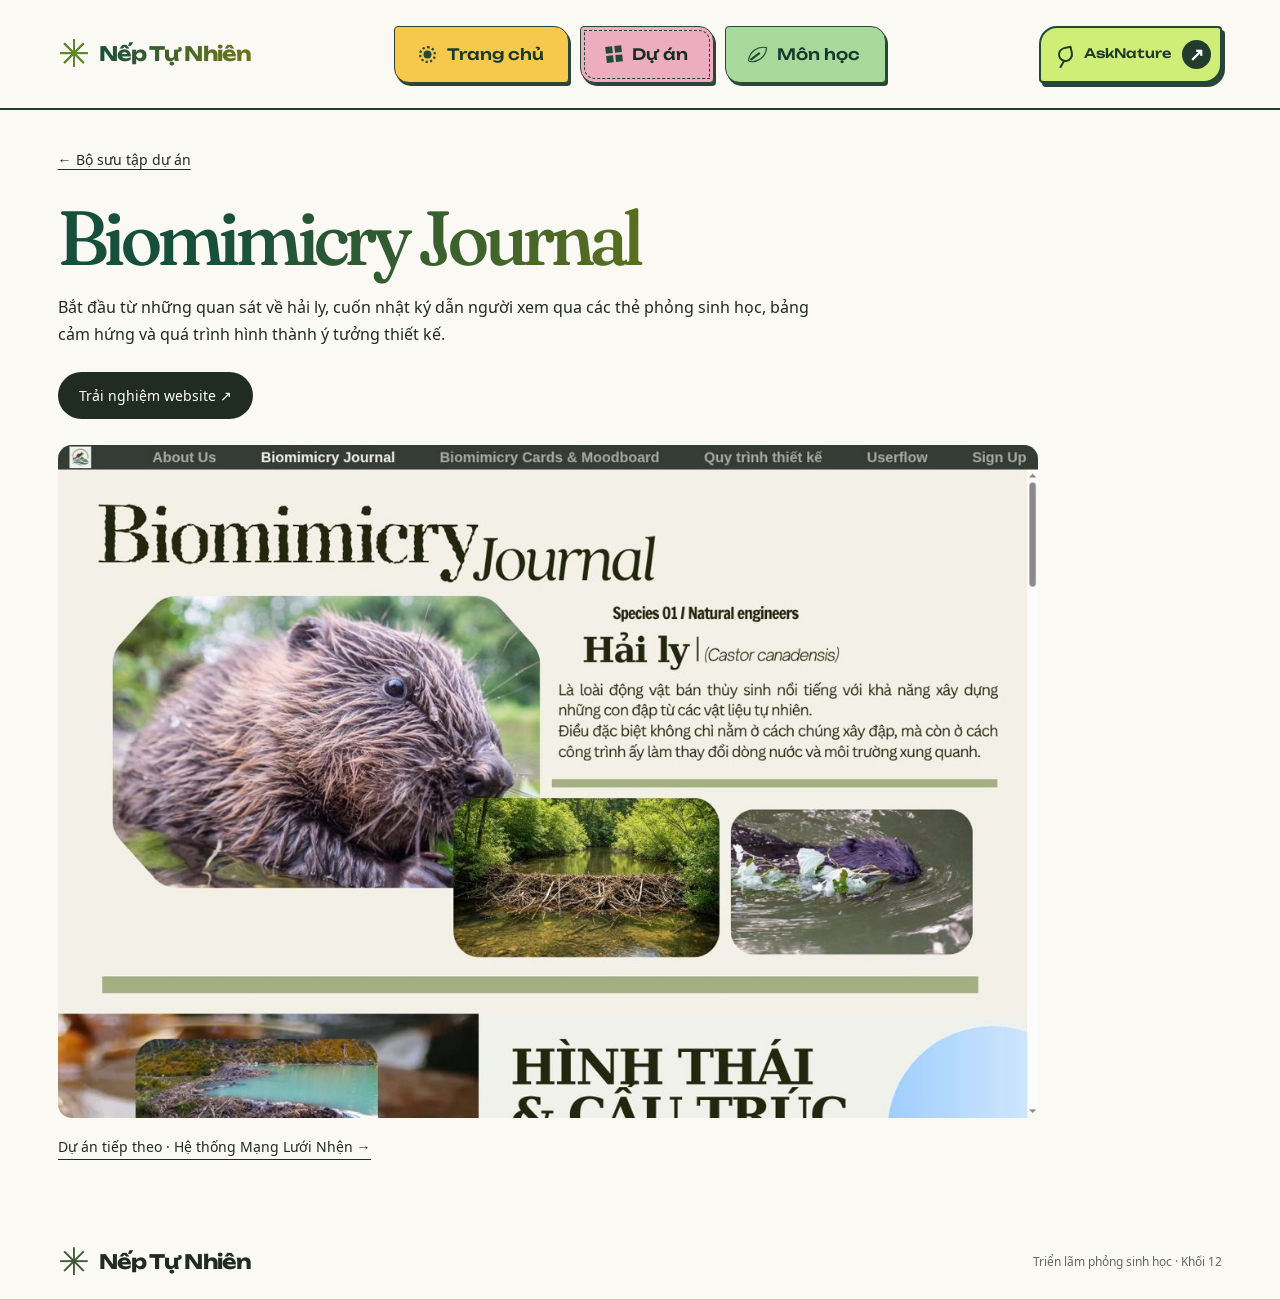
==== biomimicry-journal.html @ 1c770c22 "Feature Geometry in Nature video and align navigation labels" ====
<!doctype html><html lang="vi"><head><meta charset="utf-8"><meta name="viewport" content="width=device-width,initial-scale=1"><meta name="theme-color" content="#fcfaee"><meta name="description" content="Triển lãm website phỏng sinh học của học sinh khối 12."><title>Biomimicry Journal · Nếp Tự Nhiên</title><link rel="stylesheet" href="style.css?v=2"><link rel="stylesheet" href="exhibition.css"><link rel="stylesheet" href="typography.css?v=5"><script src="app.js?v=5" defer></script></head>
 <body><a class="skip" href="#noi-dung">Đến nội dung</a><header><div class="bar wrap"><a class="brand" href="index.html"><span class="mark" aria-hidden="true">✳</span>Nếp Tự Nhiên</a><nav aria-label="Điều hướng chính"><a href="index.html"><span aria-hidden="true" class="stamp-icon sun"></span><span>Trang chủ</span></a><a href="du-an.html" aria-current="page"><span aria-hidden="true" class="stamp-icon tiles"></span><span>Dự án</span></a><a href="mon-hoc.html"><span aria-hidden="true" class="stamp-icon leaf"></span><span>Môn học</span></a></nav><a class="source" href="https://asknature.org/" target="_blank" rel="noopener"><span class="source-lens" aria-hidden="true"></span><span>AskNature</span><span class="source-arrow" aria-hidden="true">↗</span></a></div></header><main id="noi-dung" tabindex="-1"><article class="wrap detail"><a class="back" href="du-an.html">← Bộ sưu tập dự án</a><h1>Biomimicry Journal</h1><p>Bắt đầu từ những quan sát về hải ly, cuốn nhật ký dẫn người xem qua các thẻ phỏng sinh học, bảng cảm hứng và quá trình hình thành ý tưởng thiết kế.</p><a class="button" href="https://lstsict2526.my.canva.site/gk/biomimicry-journal" target="_blank" rel="noopener">Trải nghiệm website ↗</a><div class="art"><img src="assets/3.jpg" alt="Ảnh giao diện Biomimicry Journal"></div><a class="textlink" href="mang-luoi-nhen.html">Dự án tiếp theo · Hệ thống Mạng Lưới Nhện →</a></article></main><footer><div class="bar wrap"><a class="brand" href="index.html"><span class="mark" aria-hidden="true">✳</span>Nếp Tự Nhiên</a><span>Triển lãm phỏng sinh học · Khối 12</span></div></footer><div class="curtain" aria-hidden="true"></div><div id="cursor" aria-hidden="true">↗</div></body></html>
---- style.css ----
:root{--paper:#f8f7ef;--ink:#202b21;--green:#3f583a;--line:#c8cbbd;--serif:Georgia,'Times New Roman',serif;scroll-behavior:smooth;scroll-padding-top:25px;color:var(--ink);background:var(--paper);font-family:'DM Sans',Arial,sans-serif}
*{box-sizing:border-box}body,figure,h1,h2,h3,p{margin:0}a{color:inherit;text-decoration:none}button,a{-webkit-tap-highlight-color:transparent}a:focus-visible{outline:3px solid #a87519;outline-offset:5px}.wrap{width:min(1440px,91%);margin-inline:auto}.skip{position:fixed;top:-80px;background:white;padding:12px;z-index:10}.skip:focus{top:0}header,footer{border-bottom:1px solid var(--line)}.bar{display:flex;align-items:center;justify-content:space-between;gap:20px;min-height:74px}.brand{display:flex;align-items:center;gap:10px;font:600 24px var(--serif);letter-spacing:-1.3px}.mark{font:38px/1 Georgia;color:var(--green)}nav{display:flex;gap:34px}nav a,.source,.textlink{font-size:14px}nav a{padding:8px 0;border-bottom:1px solid transparent}nav a:hover,nav a[aria-current]{border-color:var(--green)}.source{border:1px solid var(--line);border-radius:30px;padding:9px 16px}.source:hover{background:#e7e9dc}
.hero{display:grid;grid-template-columns:.95fr 1.05fr;gap:4%;align-items:stretch;padding-block:32px 40px;border-bottom:1px solid var(--line)}.intro{align-self:center;padding-block:24px}.eyebrow{display:flex;align-items:center;gap:9px;font-size:11px;font-weight:650;letter-spacing:1.7px;text-transform:uppercase}.eyebrow i{width:8px;height:8px;border-radius:50%;background:#80964e}.hero h1,h2,.detail h1{font-family:var(--serif);font-weight:400;letter-spacing:-.063em}.hero h1{font-size:clamp(62px,7.25vw,120px);line-height:.98;margin:27px 0 22px}h1 em,h2 em{color:var(--green);font-weight:400}.intro p,.course p,.detail p{line-height:1.65;font-size:16px}.intro p{max-width:440px;color:#505a4e}.button{display:inline-flex;align-items:center;justify-content:space-between;gap:26px;background:var(--ink);color:white;padding:14px 21px;border-radius:100px;font-size:14px;margin-top:25px;transition:background .2s}.button span{font-size:20px}.button:hover{background:var(--green)}.hero-photo{position:relative;min-height:clamp(355px,32vw,520px);border-radius:5px 64px 5px 5px;overflow:hidden;background:#304427}.hero-photo img{position:absolute;width:100%;height:100%;object-fit:cover}.hero-photo figcaption{position:absolute;bottom:0;left:0;right:0;padding:40px 22px 17px;background:linear-gradient(transparent,#10190ed9);color:white;display:flex;gap:12px;align-items:baseline;font-size:13px}.hero-photo figcaption em{opacity:.8;font-family:var(--serif)}.gallery{padding-block:50px 70px}.section-title{display:flex;align-items:flex-end;justify-content:space-between;margin-bottom:28px}h2{font-size:clamp(40px,4.4vw,72px);line-height:1.1;margin-top:14px}.count{font-size:13px;color:#52604b;border:1px solid var(--line);border-radius:20px;padding:6px 12px}#cards{display:grid;grid-template-columns:repeat(3,minmax(0,1fr));gap:36px 20px}.art{aspect-ratio:1.65;overflow:hidden;border-radius:5px;background:var(--tint,#dde2c8);position:relative;display:grid;place-items:center}.art img{width:100%;height:100%;position:absolute;inset:0;object-fit:cover;object-position:top;transition:transform .5s}.tile:hover img{transform:scale(1.035)}.tile h3{font:400 26px var(--serif);letter-spacing:-.04em;margin:13px 0 6px}.tile p{font-size:13px;line-height:1.55;color:#566253}.cardline{display:flex;align-items:baseline;justify-content:space-between}.cardline>span{font-size:20px}.course{background:#e8ebde;padding-block:62px}.course-inner{display:grid;grid-template-columns:1fr 1fr;gap:8%;align-items:center}.course p+p{margin-top:14px}.textlink{display:inline-block;border-bottom:1px solid;margin-top:19px;padding-bottom:3px}footer .bar>span{font-size:12px;color:#62695c}.detail{min-height:68vh;padding-block:38px 65px}.detail h1{font-size:clamp(44px,6vw,80px);margin-block:22px 10px}.detail .art{margin-top:26px;max-width:980px}.back{font-size:14px;text-decoration:underline;text-underline-offset:4px}#cursor{position:fixed;top:0;left:0;pointer-events:none;z-index:8;background:#dcf197;color:#14210d;width:48px;height:48px;border-radius:50%;display:grid;place-items:center;opacity:0;font-size:24px;transition:opacity .15s}#cursor.show{opacity:1}.enter{animation:arrive .4s ease both}@keyframes arrive{from{opacity:0;transform:translateY(10px)}to{opacity:1;transform:none}}
@media(max-width:850px){#cards{grid-template-columns:repeat(2,minmax(0,1fr))}.hero h1{font-size:clamp(56px,8vw,72px)}nav{gap:17px}.intro p{font-size:15px}}
@media(max-width:620px){.wrap{width:90%}.bar{min-height:60px;gap:10px}.brand{font-size:19px;gap:4px}.mark{font-size:29px}nav{gap:12px}nav a{font-size:12px}.source{display:none}.hero{grid-template-columns:1fr;gap:23px;padding-block:25px}.intro{padding:0}.hero h1{font-size:clamp(58px,12vw,76px);margin-block:20px 15px}.hero-photo{min-height:245px;border-top-right-radius:45px}.gallery,.course{padding-block:35px}.section-title{gap:8px}.count{white-space:nowrap;font-size:11px}#cards,.course-inner{grid-template-columns:1fr}.course-inner{gap:20px}footer .bar{flex-wrap:wrap;padding-block:14px}.eyebrow{font-size:10px}}
@media(prefers-reduced-motion:reduce){:root{scroll-behavior:auto}*,*::before,*::after{animation:none!important;transition:none!important}#cursor{display:none}}

@font-face{font-family:Exhibit Sans;src:url(assets/fonts/NotoSans-Regular.woff) format('woff');font-display:swap}
@font-face{font-family:Exhibit Sans;src:url(assets/fonts/NotoSans-Bold.woff) format('woff');font-weight:700;font-display:swap}
@font-face{font-family:Exhibit Serif;src:url(assets/fonts/NotoSerifDisplay-Regular.woff) format('woff');font-display:swap}
@font-face{font-family:Exhibit Serif;src:url(assets/fonts/NotoSerifDisplay-Italic.woff) format('woff');font-style:italic;font-display:swap}
:root{--serif:'Exhibit Serif',Georgia,serif;font-family:'Exhibit Sans',sans-serif;--paper:#fbf9ef}
header{background:#1f392f;color:#fffced;border:0;position:relative;z-index:2}
header .bar{min-height:83px}
.brand{font:700 23px/1.4 'Exhibit Sans',sans-serif;letter-spacing:-.055em}
header .mark{color:#ffd45e;display:inline-block;transition:transform .5s}.brand:hover .mark{transform:rotate(70deg)}
nav{background:#10291f;border-radius:34px;padding:5px;gap:5px}
nav a{--tab:#f6cb59;border:0;border-radius:30px;padding:10px 18px;transition:background .18s,color .18s,transform .18s;white-space:nowrap}
nav a:nth-child(2){--tab:#f3a892}nav a:nth-child(3){--tab:#b5dcb2}
nav a::before{content:'';display:inline-block;width:7px;height:7px;border-radius:50%;margin-right:8px;vertical-align:middle;background:var(--tab)}
nav a[aria-current],nav a:hover{background:var(--tab);color:#172c21}nav a[aria-current]::before,nav a:hover::before{background:currentColor}
nav a:hover{transform:translateY(-2px)}header .source{border-color:#829285;color:#e7f3cf}header .source:hover{background:#374e3e}
.hero h1,h2,.detail h1,.gallery h1,.course h1{line-height:1.2;letter-spacing:-.047em}.hero h1{margin-block:16px}
.gallery h1,.course h1{font:400 clamp(40px,5.4vw,88px)/1.22 var(--serif);margin:12px 0 0}.course{padding-block:clamp(45px,7vw,100px)}.method{padding-block:40px 70px}.steps{display:grid;grid-template-columns:repeat(3,1fr);gap:24px;margin-top:26px}.steps article{border-top:4px solid #dbb54e;padding:18px 8px 0}.steps article:nth-child(2){border-color:#c77a62}.steps article:nth-child(3){border-color:#77a276}.steps h3{font:400 29px var(--serif);margin:0 0 10px}.steps p{line-height:1.7}
.tile .art{transition:box-shadow .35s,transform .35s}.tile:hover .art{box-shadow:0 12px 22px #34492c22;transform:translateY(-4px)}.detail p{max-width:760px}.detail .art{aspect-ratio:auto}.detail .art img{position:static;height:auto;display:block}.hero-photo img{transform:scale(1.04) translate(var(--mx,0px),var(--my,0px));transition:transform .45s ease-out}
main{animation:arrive .46s ease both}.curtain{pointer-events:none;position:fixed;z-index:20;inset:0;transform:scaleY(0);transform-origin:bottom;background:linear-gradient(170deg,#c9dea9 0 68%,#f9d77b 68% 84%,#edac96 84%);transition:transform .22s cubic-bezier(.55,.05,.8,.42)}.depart .curtain{transform:scaleY(1)}.reveal{animation:arrive .52s ease both}.hero .eyebrow i{animation:pulse 3s ease-in-out infinite}@keyframes pulse{50%{box-shadow:0 0 0 5px #8ba44b24}}
@media(max-width:760px){header .bar{flex-wrap:wrap;justify-content:center;padding-block:10px;gap:7px 20px}header .brand{font-size:20px}.source{display:none}nav a{padding:8px 12px}nav{gap:2px}.steps{grid-template-columns:1fr}.hero h1{line-height:1.2}}
@media(max-width:450px){header .bar{flex-direction:column}.section-title .textlink{max-width:98px}.hero h1{font-size:clamp(47px,12vw,64px)}.course h1,.gallery h1{font-size:42px}}
@media(prefers-reduced-motion:reduce){.hero-photo img{transform:none}.curtain{display:none}}
---- exhibition.css ----
/* A pale exhibition frame, botanical colour and moving display type. */
:root {
  --paper: #faf9f3;
  --forest: #173d31;
  --berry: #973c72;
  --ochre: #8b5708;
}
header {
  color: var(--forest);
  background: var(--paper);
  border-bottom: 1px solid #d6dbce;
}
header .mark { color: #638a1d; }
header .source { background: #d9ed9e; color: #23391e; border-color: transparent; }
header .source:hover { background: #c7e07d; }
nav { background: #e9ecdf; }
nav a { color: #263b30; }
nav a:nth-child(1) { --tab: #f3cc51; }
nav a:nth-child(2) { --tab: #eda6bc; }
nav a:nth-child(3) { --tab: #93d8b5; }
.hero {
  display: grid;
  grid-template-columns: 1.03fr 1fr;
  align-items: stretch;
  gap: 0;
  margin-top: 24px;
  padding: 9px;
  border: 1px solid #d4d8c8;
  border-radius: 30px;
  background: #edefe2;
}
.hero-photo { border-radius: 22px; min-height: 470px; }
.hero-photo img { object-position: 66% 48%; }
.hero-photo figcaption {
  inset: auto auto 0 0;
  padding: 13px 23px 12px 16px;
  border-radius: 0 21px 0 0;
  color: #263c31;
  background: #edefe2;
  flex-direction: column;
  gap: 1px;
}
.hero-photo figcaption span { font-weight: 700; }
.hero-photo figcaption em { font-size: 12px; }
.intro { padding: clamp(22px,3.1vw,52px); padding-bottom: 18px; align-self: center; }
.intro .eyebrow { letter-spacing: .12em; color: #43643b; }
.hero h1 { font-size: clamp(58px,6.5vw,108px); line-height: 1.15; margin: 19px 0 15px; }
.hero h1 span,.hero h1 em { display: block; width: fit-content; }
.hero h1 span { animation: type-rise .6s both; }
.hero h1 em { animation: type-rise .75s .08s both, ink-flow 8s ease-in-out infinite alternate; }
.hero .intro p { max-width: 43ch; }
.discovery { display: grid; grid-template-columns: .85fr 1.15fr; gap: 9px; margin-top: 24px; }
.discovery a {
  position: relative; display: flex; flex-direction: column; justify-content: space-between;
  gap: 6px; min-height: 118px; padding: 15px 19px; color: #19382d;
  border-radius: 17px; transition: transform .25s, box-shadow .25s;
}
.discovery a:hover,.discovery a:focus-visible { transform: translateY(-4px); box-shadow: 0 6px 0 #203b291c; }
.collection-door { background: #f6c34c; }
.collection-door strong { font: 400 48px/1 var(--serif); }
.collection-door span { font-size: 13px; padding-right: 24px; }
.course-door { background: #9ad8ad; }
.course-door span { font-size: 10px; }
.course-door strong { font: 400 23px/1.2 var(--serif); padding-right: 19px; }
.discovery b { position: absolute; right: 9px; bottom: 10px; width: 25px; height: 25px; display: grid; place-items:center; border-radius: 50%; background: #173d31; color: #fff; font: 16px/1 sans-serif; }
.art { border-radius: 14px; }
.tile h3 { transition: color .2s; }
.tile:hover h3,.tile:focus-visible h3 { color: var(--berry); }
.steps article { border: 0; background:#f8df83; border-radius: 18px; padding: 24px; }
.steps article:nth-child(2) { background: #f0c0ce; }
.steps article:nth-child(3) { background: #b8e0c6; }
@supports (background-clip: text) {
  .hero h1 em,.gallery :is(h1,h2) em,.course h1 em,.detail h1,header .brand {
    background-image: linear-gradient(105deg,#174f3d 8%,#66751a 32%,var(--ochre) 49%,var(--berry) 68%,#21594d 90%);
    background-size: 180% 100%;
    background-clip: text;
    color: transparent;
    animation: ink-flow 8s ease-in-out infinite alternate;
  }
  .hero h1 em { animation: type-rise .75s .08s both, ink-flow 8s ease-in-out infinite alternate; }
}
@keyframes ink-flow { from { background-position: 0% center; } to { background-position: 100% center; } }
@keyframes type-rise { from { opacity: 0; transform: translateY(.23em); } to { opacity: 1; transform: translateY(0); } }
@media (max-width: 850px) {
  .hero { grid-template-columns: .9fr 1.1fr; }
  .intro { padding: 22px 16px; }
  .hero h1 { font-size: clamp(48px,6.3vw,65px); }
  .discovery a { padding: 12px; }
}
@media (max-width: 620px) {
  .hero { grid-template-columns: 1fr; margin-top: 14px; padding: 6px; border-radius: 20px; }
  .hero-photo { min-height: 210px; border-radius: 15px; }
  .intro { padding: 20px 13px 10px; }
  .hero h1 { font-size: clamp(45px,10.6vw,66px); margin: 13px 0; }
  .hero h1 span,.hero h1 em { display: inline; }
  .discovery { margin-top: 18px; }
  .discovery a { min-height: 102px; }
}
@media (forced-colors: active) {
  .hero h1 em,.gallery :is(h1,h2) em,.course h1 em,.detail h1,header .brand { color: CanvasText; background: none; }
}
.discovery b { font-size: 0; }
.discovery b::before { content: ''; width: 9px; height: 1.5px; background: currentColor; transform: rotate(-45deg); }
.discovery b::after { content: ''; position:absolute; top:8px; right:8px; width:5px; height:5px; border-top:1.5px solid; border-right:1.5px solid; }
---- typography.css ----
@font-face {
  font-family: 'Fraunces Variable';
  font-style: italic;
  font-display: swap;
  font-weight: 100 900;
  src: url(assets/fonts/fraunces-vietnamese-full-italic.woff2) format('woff2-variations');
  unicode-range: U+0102-0103,U+0110-0111,U+0128-0129,U+0168-0169,U+01A0-01A1,U+01AF-01B0,U+0300-0301,U+0303-0304,U+0308-0309,U+0323,U+0329,U+1EA0-1EF9,U+20AB;
}
@font-face {
  font-family: 'Fraunces Variable';
  font-style: italic;
  font-display: swap;
  font-weight: 100 900;
  src: url(assets/fonts/fraunces-latin-full-italic.woff2) format('woff2-variations');
  unicode-range: U+0000-00FF,U+0131,U+0152-0153,U+02BB-02BC,U+02C6,U+02DA,U+02DC,U+0304,U+0308,U+0329,U+2000-206F,U+20AC,U+2122,U+2191,U+2193,U+2212,U+2215,U+FEFF,U+FFFD;
}
@font-face {
  font-family: 'Fraunces Variable';
  font-style: normal;
  font-display: swap;
  font-weight: 100 900;
  src: url(assets/fonts/fraunces-vietnamese-full-normal.woff2) format('woff2-variations');
  unicode-range: U+0102-0103,U+0110-0111,U+0128-0129,U+0168-0169,U+01A0-01A1,U+01AF-01B0,U+0300-0301,U+0303-0304,U+0308-0309,U+0323,U+0329,U+1EA0-1EF9,U+20AB;
}
@font-face {
  font-family: 'Fraunces Variable';
  font-style: normal;
  font-display: swap;
  font-weight: 100 900;
  src: url(assets/fonts/fraunces-latin-full-normal.woff2) format('woff2-variations');
  unicode-range: U+0000-00FF,U+0131,U+0152-0153,U+02BB-02BC,U+02C6,U+02DA,U+02DC,U+0304,U+0308,U+0329,U+2000-206F,U+20AC,U+2122,U+2191,U+2193,U+2212,U+2215,U+FEFF,U+FFFD;
}
@font-face {
  font-family: 'Unbounded Variable';
  font-style: normal;
  font-display: swap;
  font-weight: 200 900;
  src: url(assets/fonts/unbounded-vietnamese-wght-normal.woff2) format('woff2-variations');
  unicode-range: U+0102-0103,U+0110-0111,U+0128-0129,U+0168-0169,U+01A0-01A1,U+01AF-01B0,U+0300-0301,U+0303-0304,U+0308-0309,U+0323,U+0329,U+1EA0-1EF9,U+20AB;
}
@font-face {
  font-family: 'Unbounded Variable';
  font-style: normal;
  font-display: swap;
  font-weight: 200 900;
  src: url(assets/fonts/unbounded-latin-wght-normal.woff2) format('woff2-variations');
  unicode-range: U+0000-00FF,U+0131,U+0152-0153,U+02BB-02BC,U+02C6,U+02DA,U+02DC,U+0304,U+0308,U+0329,U+2000-206F,U+20AC,U+2122,U+2191,U+2193,U+2212,U+2215,U+FEFF,U+FFFD;
}

:root { --serif: 'Fraunces Variable','Exhibit Serif',serif; }
h1,h2,h3,.collection-door strong,.course-door strong {
  font-optical-sizing:auto;
  font-variation-settings:'SOFT' 58,'WONK' 1;
}
.hero h1,.gallery h1,.course h1,.detail h1 {font-weight:520;letter-spacing:-.056em}
.hero h1 em {font-weight:560;font-variation-settings:'SOFT' 88,'WONK' 1}
.brand,nav a,.eyebrow,.count {
  font-family:'Unbounded Variable','Exhibit Sans',sans-serif;
}
.brand {font-size:clamp(16px,1.55vw,24px);letter-spacing:-.045em}
.eyebrow {font-size:10px;letter-spacing:.09em}
header {border-bottom:2px solid #233c31}
header .bar {gap:16px;min-height:90px}
nav {
  display:flex;align-items:center;gap:6px;
  padding:8px 10px;background:transparent;border-radius:0;
}
nav a {
  --seal:#f6c94d;
  position:relative;isolation:isolate;display:inline-flex;align-items:center;justify-content:center;
  gap:8px;padding:11px 17px;font-weight:520;font-size:12px;
  color:#16392b;background:transparent!important;border:0!important;border-radius:0;
  transform:none;
}
nav a::before {
  content:'';position:absolute;z-index:-1;inset:0;
  width:auto;height:auto;margin:0;background:var(--seal)!important;
  border:1.5px solid #294637;border-radius:4px 15px 4px 15px;
  box-shadow:2px 3px 0 #294637;transition:box-shadow .2s;
}
nav a:nth-child(2) {--seal:#edacc0;transform:none}
nav a:nth-child(3) {--seal:#a7d89c;transform:none}
nav a[aria-current]::before {outline:1px dashed #284035;outline-offset:-5px}
nav a:hover,nav a:focus-visible {transform:none}
nav a:hover::before {box-shadow:2px 6px 0 #294637}
.stamp-icon {display:block;width:15px;height:15px;position:relative;flex:none;color:#254736}
.stamp-icon.sun {border:2px dotted;border-radius:50%}
.stamp-icon.sun::after {content:'';position:absolute;inset:2px;background:currentColor;border-radius:50%}
.stamp-icon.tiles {width:6px;height:6px;background:currentColor;box-shadow:8px 0,0 8px,8px 8px;margin:-8px 8px 0 0;transform:rotate(-6deg)}
.stamp-icon.leaf {border:1.6px solid;border-radius:90% 0 90% 12%;transform:rotate(8deg)}
.stamp-icon.leaf::after {content:'';position:absolute;left:1px;bottom:1px;width:10px;height:1.5px;background:currentColor;transform:rotate(-45deg);transform-origin:left}
@media(max-width:760px){header .bar{padding-block:12px}nav{gap:5px;padding:4px 3px}nav a{font-size:11px;padding:10px 13px}}
@media(max-width:450px){nav a{gap:5px;padding:9px 10px;font-size:10px}.hero h1{letter-spacing:-.05em}}

/* Oversized specimen labels in the shared navigation. */
header .bar { min-height:108px; }
header nav { gap:11px; }
header nav a {
  min-height:57px; padding:14px clamp(20px,2vw,34px); gap:12px;
  font-size:clamp(15px,1.22vw,20px);
}
header nav .stamp-icon {scale:1.15}
header .source {
  display:inline-flex;align-items:center;justify-content:center;gap:11px;
  min-height:50px;padding:8px 9px 8px 17px;
  border:2px solid #254736;border-radius:18px 4px 18px 4px;
  background:#ceee77;color:#203a26;box-shadow:3px 4px 0 #284637;
  transform:none;transition:transform .2s,box-shadow .2s;
  font:530 13px/1.35 'Unbounded Variable','Exhibit Sans',sans-serif;
}
header .source:hover,header .source:focus-visible {transform:none;background:#def593;box-shadow:3px 6px 0 #284637}
.source-lens {width:15px;height:15px;border:2px solid;border-radius:50% 8% 50% 50%;transform:rotate(-12deg);position:relative}
.source-lens::after {content:'';position:absolute;left:-4px;bottom:-4px;width:9px;border-top:2px solid;transform:rotate(-48deg)}
.source-arrow,.field-side b {display:grid;place-items:center;width:29px;height:29px;border-radius:50%;background:#213c2c;color:#fff;font:700 18px/1 'Exhibit Sans',sans-serif}
.field-board {
  display:grid;grid-template-columns:minmax(0,1fr) minmax(180px,21%);gap:12px;
  margin-top:26px;padding:10px;border:1px solid #c9cbb6;border-radius:29px;background:#f1f0e4;
}
.leaf-plate {min-height:clamp(450px,40vw,615px);position:relative;overflow:hidden;border-radius:21px;background:#526827}
.leaf-plate>img,.case-photo img {position:absolute;inset:0;width:100%;height:100%;object-fit:cover}
.leaf-plate>img {object-position:58% 40%}
.plate-label {position:absolute;top:18px;left:18px;padding:8px 14px;background:#faf9efd9;color:#2a362a;border-radius:30px;font:600 12px 'Exhibit Sans',sans-serif}
.plate-label i {margin-left:8px;font:italic 14px var(--serif)}
.plate-title {position:absolute;bottom:0;left:0;padding:22px 27px 12px 17px;background:#f1f0e4;border-radius:0 28px 0 0;}
.plate-title h1 {margin:9px 0 0;font:510 clamp(44px,5.3vw,84px)/1.11 var(--serif);letter-spacing:-.055em}
.plate-title em {color:#566c23}
.field-side {display:grid;grid-template-rows:auto minmax(100px,1fr) minmax(115px,.9fr);gap:10px}
.grade-seal {justify-self:center;display:flex;flex-direction:column;justify-content:center;align-items:center;width:min(100%,190px);aspect-ratio:1.25;border-radius:50%;background:#f3cb57;color:#344326;transform:rotate(5deg)}
.grade-seal span,.field-note>span,.case-photo>span {font:550 11px/1.5 'Unbounded Variable','Exhibit Sans',sans-serif}
.grade-seal strong {font:580 clamp(41px,4vw,66px)/1 var(--serif)}
.field-side a {position:relative;border-radius:18px;overflow:hidden;transition:transform .22s}
.field-side a:hover {transform:translateY(-3px)}
.case-photo {background:#39674d}
.case-photo img {object-position:center}
.case-photo>span {position:absolute;bottom:0;left:0;right:0;padding:28px 42px 12px 12px;color:white;background:linear-gradient(transparent,#132b1cf5)}
.field-side b {position:absolute;right:9px;bottom:9px}
.field-note {background:#8bd4a8;padding:16px;color:#1a3b2c}
.field-note strong {display:block;margin:10px 0 20px;font:520 clamp(20px,2vw,33px)/1.15 var(--serif)}
.course-reading {display:grid;grid-template-columns: .8fr 1.2fr;gap:6%;padding-block:52px 40px;border-bottom:1px solid #c9cbb6}
.course-reading h2 {margin:0;font-size:clamp(35px,3.6vw,60px)}
.course-reading p {font-size:16px;line-height:1.7}
.course-reading p+p {margin-top:12px}
@media(max-width:1020px) {
  header .bar{gap:8px}header nav{gap:6px}header nav a{padding:13px 16px;font-size:14px}
  header .source{font-size:12px;gap:6px}
}
@media(max-width:780px) {
  header .bar {display:grid;grid-template-columns:1fr auto;min-height:0;gap:11px;padding-block:10px}
  header nav {grid-column:1/-1;grid-row:2;justify-content:center}
  header .source {grid-column:2;grid-row:1;min-height:38px;font-size:11px}
  header nav a {min-height:45px;font-size:clamp(11px,2.7vw,15px);padding:10px clamp(8px,2.6vw,22px);gap:6px}
}
@media(max-width:650px) {
  .field-board{grid-template-columns:1fr;padding:6px;gap:7px;margin-top:16px}
  .leaf-plate{min-height:340px}.plate-title{padding:14px 17px 8px 10px}
  .field-side{grid-template-columns:.65fr 1fr 1.05fr;grid-template-rows:minmax(120px,auto);gap:5px}
  .grade-seal{align-self:center;aspect-ratio:1}.field-note{padding:9px}.field-note strong{font-size:17px;margin:4px 0 28px}
  .field-note>span,.case-photo>span{font-size:9px}.case-photo>span{padding:20px 6px 40px}
  .course-reading{grid-template-columns:1fr;gap:16px;padding-block:28px}
}
@media(max-width:360px){header nav{gap:2px}header nav a{padding:10px 7px}.field-side{grid-template-columns:1fr 1fr}.grade-seal{display:none}}

/* Match the edges of the four header labels on wide screens. */
@media (min-width:781px) {
  header .bar { display:grid;grid-template-columns:1fr auto 1fr;align-items:center; }
  header nav {padding-block:0}
  header nav a, header .source {height:57px;min-height:57px}
  header .source {justify-self:end}
}
.hero-film {position:relative;isolation:isolate;display:grid;grid-template-rows:minmax(0,1fr) auto;min-width:0;overflow:hidden;border-radius:22px;background:#1c251c;color:#fff}
.hero-film::before {content:"";position:absolute;z-index:-1;inset:-25px;background:linear-gradient(#1c2918aa,#181d17c7),url(assets/geometry-poster.jpg) center/cover;filter:blur(16px)}
.hero-film video {display:block;width:100%;height:100%;min-height:0;max-height:clamp(390px,40vw,620px);object-fit:contain;align-self:center;}
.hero-film figcaption {display:flex;justify-content:space-between;align-items:center;gap:8px;padding:10px 15px;background:#19271c;font-size:12px}
.hero-film figcaption a {text-decoration:underline;text-underline-offset:3px}
@media(max-width:620px){.hero-film{border-radius:16px}.hero-film video{height:clamp(260px,82vw,400px)}}
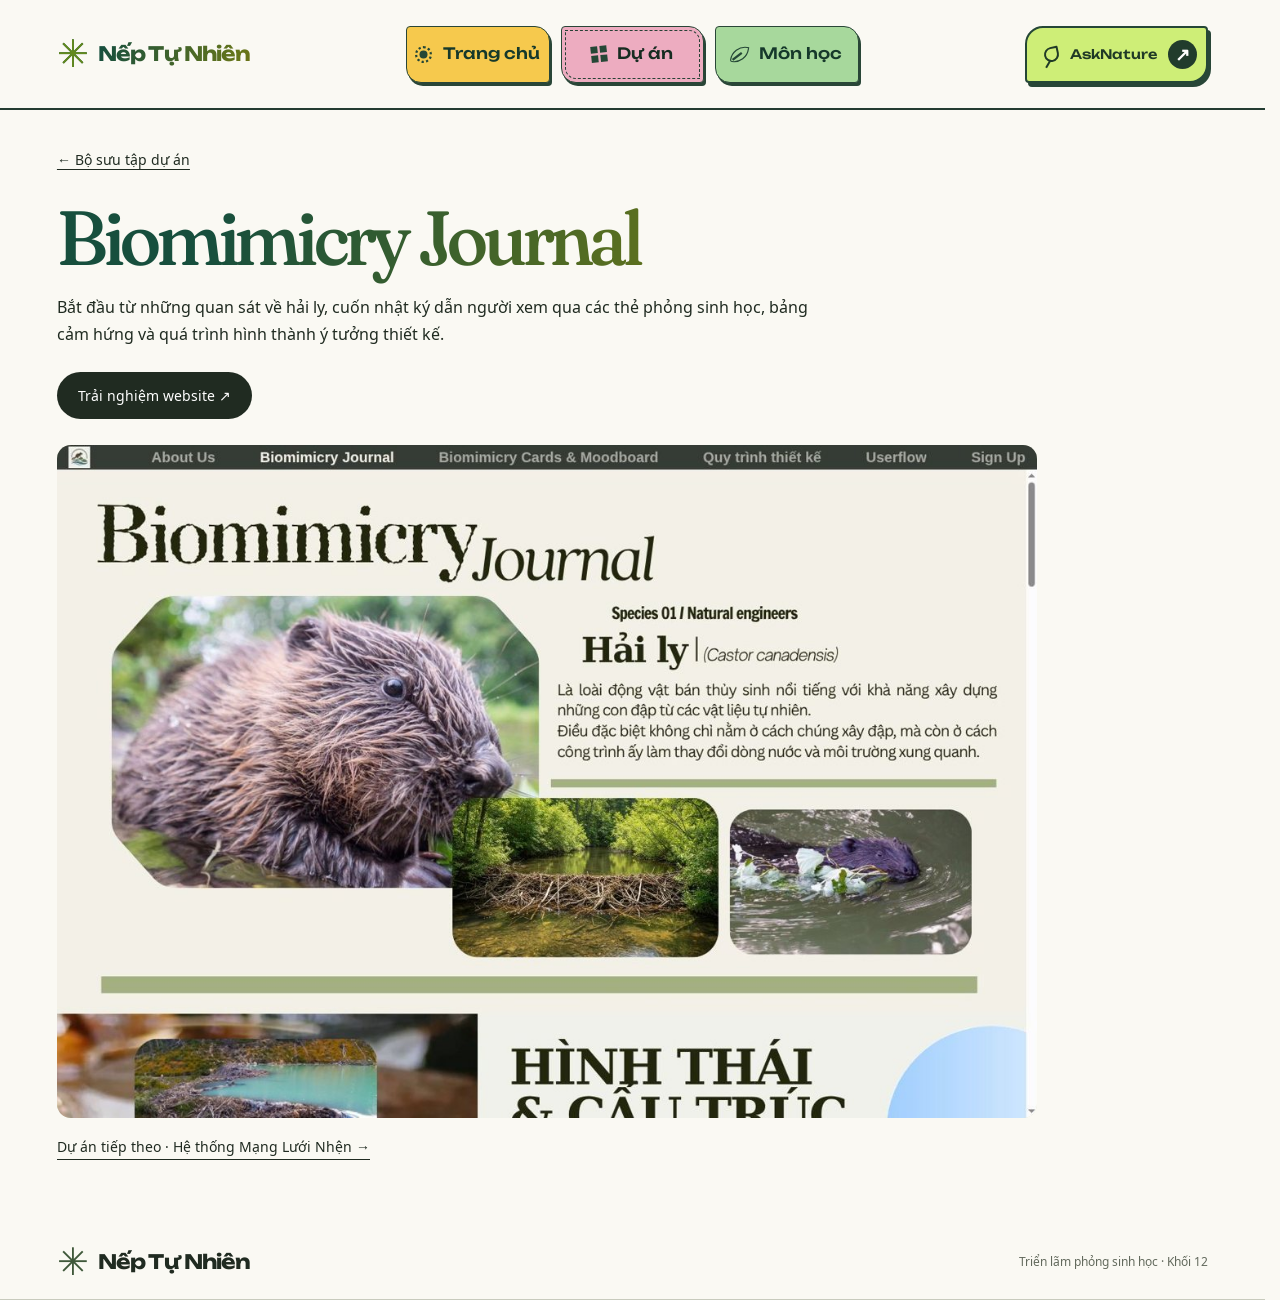
==== commit dbeb102d: "Stabilize navigation across routes and introduce six course objectives" ====
--- a/biomimicry-journal.html
+++ b/biomimicry-journal.html
@@ -1,2 +1,2 @@
-<!doctype html><html lang="vi"><head><meta charset="utf-8"><meta name="viewport" content="width=device-width,initial-scale=1"><meta name="theme-color" content="#fcfaee"><meta name="description" content="Triển lãm website phỏng sinh học của học sinh khối 12."><title>Biomimicry Journal · Nếp Tự Nhiên</title><link rel="stylesheet" href="style.css?v=2"><link rel="stylesheet" href="exhibition.css"><link rel="stylesheet" href="typography.css?v=5"><script src="app.js?v=5" defer></script></head>
+<!doctype html><html lang="vi"><head><meta charset="utf-8"><meta name="viewport" content="width=device-width,initial-scale=1"><meta name="theme-color" content="#fcfaee"><meta name="description" content="Triển lãm website phỏng sinh học của học sinh khối 12."><title>Biomimicry Journal · Nếp Tự Nhiên</title><link rel="stylesheet" href="style.css?v=2"><link rel="stylesheet" href="exhibition.css"><link rel="stylesheet" href="typography.css?v=6"><script src="app.js?v=6" defer></script><link rel="stylesheet" href="course-guide-v1.css"></head>
  <body><a class="skip" href="#noi-dung">Đến nội dung</a><header><div class="bar wrap"><a class="brand" href="index.html"><span class="mark" aria-hidden="true">✳</span>Nếp Tự Nhiên</a><nav aria-label="Điều hướng chính"><a href="index.html"><span aria-hidden="true" class="stamp-icon sun"></span><span>Trang chủ</span></a><a href="du-an.html" aria-current="page"><span aria-hidden="true" class="stamp-icon tiles"></span><span>Dự án</span></a><a href="mon-hoc.html"><span aria-hidden="true" class="stamp-icon leaf"></span><span>Môn học</span></a></nav><a class="source" href="https://asknature.org/" target="_blank" rel="noopener"><span class="source-lens" aria-hidden="true"></span><span>AskNature</span><span class="source-arrow" aria-hidden="true">↗</span></a></div></header><main id="noi-dung" tabindex="-1"><article class="wrap detail"><a class="back" href="du-an.html">← Bộ sưu tập dự án</a><h1>Biomimicry Journal</h1><p>Bắt đầu từ những quan sát về hải ly, cuốn nhật ký dẫn người xem qua các thẻ phỏng sinh học, bảng cảm hứng và quá trình hình thành ý tưởng thiết kế.</p><a class="button" href="https://lstsict2526.my.canva.site/gk/biomimicry-journal" target="_blank" rel="noopener">Trải nghiệm website ↗</a><div class="art"><img src="assets/3.jpg" alt="Ảnh giao diện Biomimicry Journal"></div><a class="textlink" href="mang-luoi-nhen.html">Dự án tiếp theo · Hệ thống Mạng Lưới Nhện →</a></article></main><footer><div class="bar wrap"><a class="brand" href="index.html"><span class="mark" aria-hidden="true">✳</span>Nếp Tự Nhiên</a><span>Triển lãm phỏng sinh học · Khối 12</span></div></footer><div class="curtain" aria-hidden="true"></div><div id="cursor" aria-hidden="true">↗</div></body></html>
--- a/course-guide-v1.css
+++ b/course-guide-v1.css
@@ -0,0 +1,42 @@
+/* The navigation footprint stays constant during page and pointer transitions. */
+html {scrollbar-gutter:stable}
+header {z-index:25}
+header .bar > nav {
+  display:grid;grid-template-columns:repeat(3,minmax(0,1fr));
+  width:clamp(390px,37vw,562px);align-items:stretch;
+}
+header .bar > nav a,header .bar > .source {
+  transform:none;rotate:none;translate:none;scale:none;
+  transition:color .18s,background-color .18s;line-height:1.25
+}
+header .bar > nav a:is(:hover,:focus,:active,[aria-current]),header .bar > .source:is(:hover,:focus,:active) {transform:none;translate:none;rotate:none;scale:none}
+header .bar > nav a {min-width:0;padding-inline:5px}
+header .bar > nav a::before,header .bar > nav a:is(:hover,:focus,:active)::before {box-shadow:2px 3px 0 #294637}
+header .bar > nav a:hover::before {filter:brightness(1.05)}
+@media(min-width:781px){header .bar{grid-template-columns:minmax(0,1fr) auto minmax(0,1fr)}}
+@media(max-width:780px){header .bar > nav{justify-self:center;width:min(100%,490px)}}
+.guide-intro {max-width:78ch;line-height:1.75;margin:20px 0}
+.guide-help {margin-bottom:16px;font-size:14px;color:#455e4c}
+.goals {display:grid;grid-template-columns:repeat(2,minmax(0,1fr));gap:14px;align-items:start}
+.goal-card {--wash:#fff0ba;--accent:#9b640c;border:1px solid #c7cebd;border-radius:8px 24px 8px 20px;background:var(--wash);overflow:hidden}
+.goal-card:nth-child(3n+2){--wash:#f8dce7;--accent:#8b3b68}
+.goal-card:nth-child(3n){--wash:#d9efde;--accent:#316a47}
+.goal-card summary {list-style:none;display:grid;grid-template-columns:auto 1fr auto;align-items:start;gap:14px;padding:22px;cursor:pointer}
+.goal-card summary::-webkit-details-marker{display:none}
+.goal-card summary:focus-visible{outline:3px solid var(--accent);outline-offset:-5px;border-radius:inherit}
+.goal-no{font:500 23px/1.4 var(--serif);color:var(--accent)}
+.goal-body strong,.goal-body span {display:block}
+.goal-body strong {font:520 clamp(20px,2vw,30px)/1.22 var(--serif)}
+.goal-body span,.goal-card p {font-size:14px;line-height:1.65}
+.goal-body span {margin-top:8px}.goal-card p {margin:0 22px 22px;padding-top:14px;border-top:1px dashed var(--accent)}
+.goal-toggle {width:22px;height:22px;border:1px solid var(--accent);border-radius:50%;position:relative}
+.goal-toggle::before,.goal-toggle::after{content:'';position:absolute;inset:9px 4px auto;height:2px;background:var(--accent)}
+.goal-toggle::after{transform:rotate(90deg);transition:transform .2s}
+.goal-card[open] .goal-toggle::after{transform:none}
+@media(prefers-reduced-motion:no-preference){
+  .goal-card.reveal {animation:arrive .52s var(--delay) both}
+  .goal-card[open] p {animation:arrive .3s both}
+  .plate-label{animation:arrive .65s .15s both}
+}
+@media(max-width:700px){.goals{grid-template-columns:1fr}.goal-card summary{padding:17px;gap:10px}}
+.skip:focus {z-index:30}
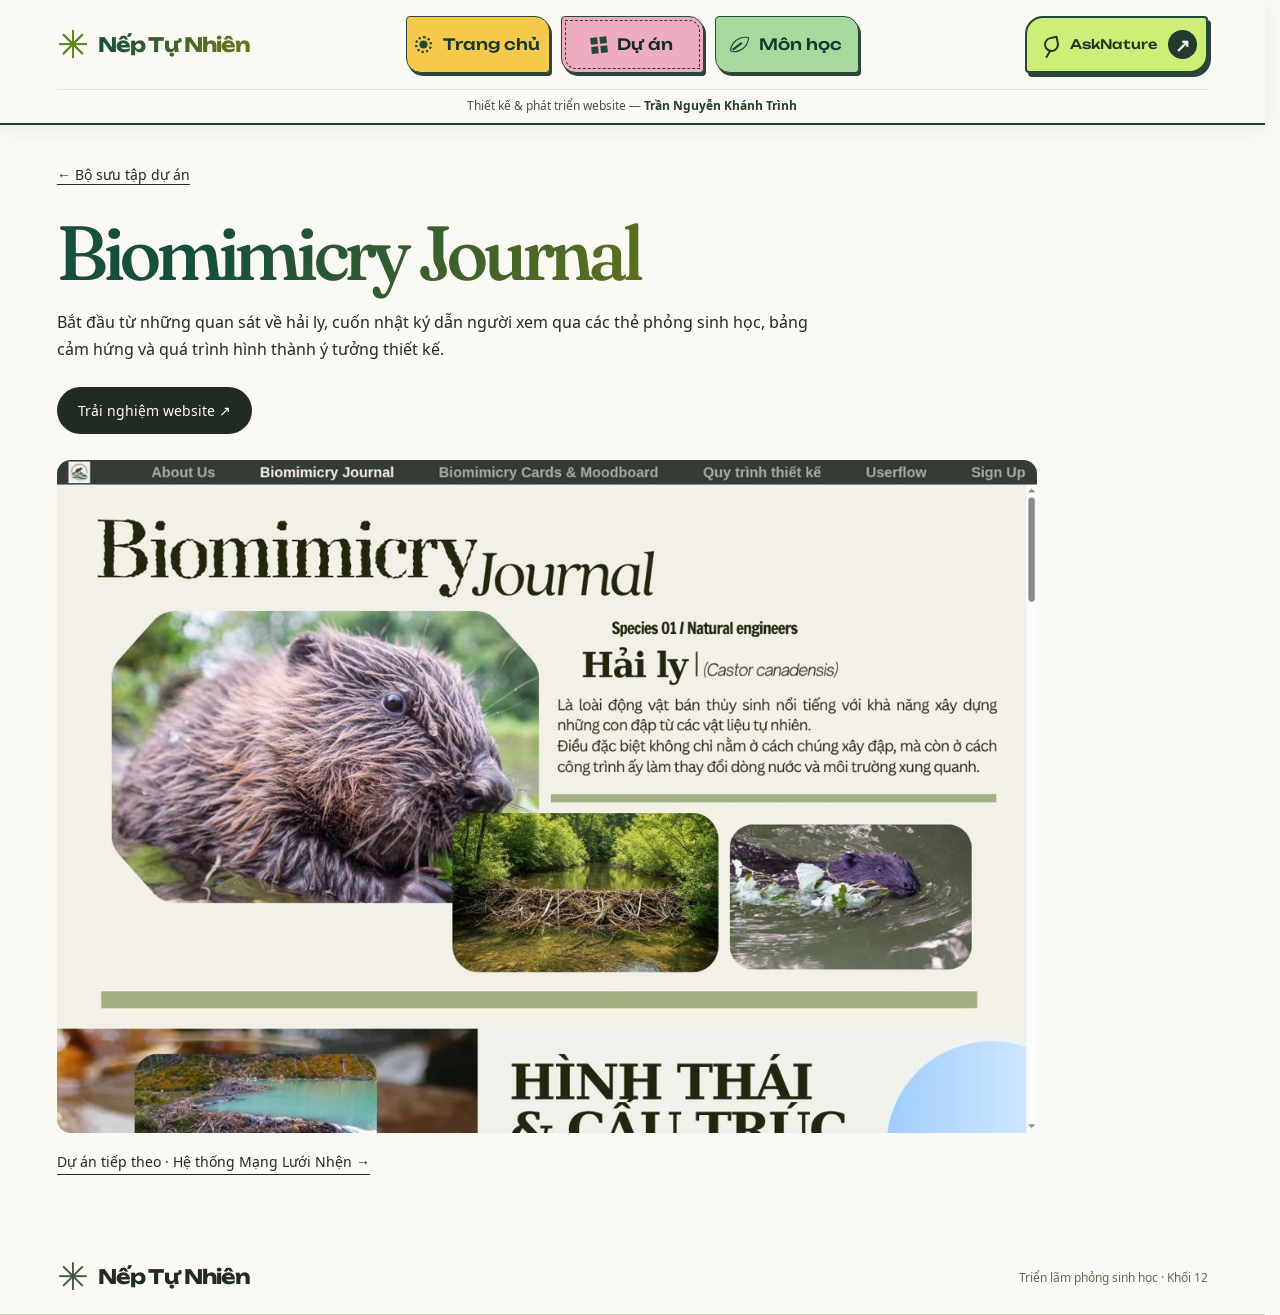
==== commit e10115f0: "Keep navigation visible on scroll and credit Trần Nguyễn Khánh Trình" ====
--- a/biomimicry-journal.html
+++ b/biomimicry-journal.html
@@ -1,2 +1,2 @@
-<!doctype html><html lang="vi"><head><meta charset="utf-8"><meta name="viewport" content="width=device-width,initial-scale=1"><meta name="theme-color" content="#fcfaee"><meta name="description" content="Triển lãm website phỏng sinh học của học sinh khối 12."><title>Biomimicry Journal · Nếp Tự Nhiên</title><link rel="stylesheet" href="style.css?v=2"><link rel="stylesheet" href="exhibition.css"><link rel="stylesheet" href="typography.css?v=6"><script src="app.js?v=6" defer></script><link rel="stylesheet" href="course-guide-v1.css"></head>
- <body><a class="skip" href="#noi-dung">Đến nội dung</a><header><div class="bar wrap"><a class="brand" href="index.html"><span class="mark" aria-hidden="true">✳</span>Nếp Tự Nhiên</a><nav aria-label="Điều hướng chính"><a href="index.html"><span aria-hidden="true" class="stamp-icon sun"></span><span>Trang chủ</span></a><a href="du-an.html" aria-current="page"><span aria-hidden="true" class="stamp-icon tiles"></span><span>Dự án</span></a><a href="mon-hoc.html"><span aria-hidden="true" class="stamp-icon leaf"></span><span>Môn học</span></a></nav><a class="source" href="https://asknature.org/" target="_blank" rel="noopener"><span class="source-lens" aria-hidden="true"></span><span>AskNature</span><span class="source-arrow" aria-hidden="true">↗</span></a></div></header><main id="noi-dung" tabindex="-1"><article class="wrap detail"><a class="back" href="du-an.html">← Bộ sưu tập dự án</a><h1>Biomimicry Journal</h1><p>Bắt đầu từ những quan sát về hải ly, cuốn nhật ký dẫn người xem qua các thẻ phỏng sinh học, bảng cảm hứng và quá trình hình thành ý tưởng thiết kế.</p><a class="button" href="https://lstsict2526.my.canva.site/gk/biomimicry-journal" target="_blank" rel="noopener">Trải nghiệm website ↗</a><div class="art"><img src="assets/3.jpg" alt="Ảnh giao diện Biomimicry Journal"></div><a class="textlink" href="mang-luoi-nhen.html">Dự án tiếp theo · Hệ thống Mạng Lưới Nhện →</a></article></main><footer><div class="bar wrap"><a class="brand" href="index.html"><span class="mark" aria-hidden="true">✳</span>Nếp Tự Nhiên</a><span>Triển lãm phỏng sinh học · Khối 12</span></div></footer><div class="curtain" aria-hidden="true"></div><div id="cursor" aria-hidden="true">↗</div></body></html>+<!doctype html><html lang="vi"><head><meta charset="utf-8"><meta name="viewport" content="width=device-width,initial-scale=1"><meta name="theme-color" content="#fcfaee"><meta name="description" content="Triển lãm website phỏng sinh học của học sinh khối 12."><title>Biomimicry Journal · Nếp Tự Nhiên</title><link rel="stylesheet" href="style.css?v=2"><link rel="stylesheet" href="exhibition.css"><link rel="stylesheet" href="typography.css?v=6"><script src="app.js?v=10" defer></script><link rel="stylesheet" href="course-guide-v1.css"><link rel="stylesheet" href="field-motion.css?v=9"><link rel="stylesheet" href="interactions-v1.css"><link rel="stylesheet" href="sticky-credit-v1.css"></head>
+ <body><a class="skip" href="#noi-dung">Đến nội dung</a><header><div class="bar wrap"><a class="brand" href="./"><span class="mark" aria-hidden="true">✳</span>Nếp Tự Nhiên</a><nav aria-label="Điều hướng chính"><a href="./"><span aria-hidden="true" class="stamp-icon sun"></span><span>Trang chủ</span></a><a href="du-an.html" aria-current="page"><span aria-hidden="true" class="stamp-icon tiles"></span><span>Dự án</span></a><a href="mon-hoc.html"><span aria-hidden="true" class="stamp-icon leaf"></span><span>Môn học</span></a></nav><a class="source" href="https://asknature.org/" target="_blank" rel="noopener"><span class="source-lens" aria-hidden="true"></span><span>AskNature</span><span class="source-arrow" aria-hidden="true">↗</span></a></div><div class="header-credit wrap"><span>Thiết kế &amp; phát triển website — <strong>Trần Nguyễn Khánh Trình</strong></span></div></header><main id="noi-dung" tabindex="-1"><article class="wrap detail"><a class="back" href="du-an.html">← Bộ sưu tập dự án</a><h1>Biomimicry Journal</h1><p>Bắt đầu từ những quan sát về hải ly, cuốn nhật ký dẫn người xem qua các thẻ phỏng sinh học, bảng cảm hứng và quá trình hình thành ý tưởng thiết kế.</p><a class="button" href="https://lstsict2526.my.canva.site/gk/biomimicry-journal" target="_blank" rel="noopener">Trải nghiệm website ↗</a><div class="art"><img src="assets/3.jpg" alt="Ảnh giao diện Biomimicry Journal"></div><a class="textlink" href="mang-luoi-nhen.html">Dự án tiếp theo · Hệ thống Mạng Lưới Nhện →</a></article></main><footer><div class="bar wrap"><a class="brand" href="./"><span class="mark" aria-hidden="true">✳</span>Nếp Tự Nhiên</a><span>Triển lãm phỏng sinh học · Khối 12</span></div></footer><div class="curtain" aria-hidden="true"></div><div id="cursor" aria-hidden="true">↗</div></body></html>
--- a/field-motion.css
+++ b/field-motion.css
@@ -0,0 +1,53 @@
+.pointer-leaf {position:fixed;width:11px;height:7px;border-radius:95% 5% 90% 8%;box-shadow:inset 0 -1px 0 #183f3744;pointer-events:none;z-index:40}
+.atlas {padding-block:52px 25px}
+.atlas>p {max-width:65ch;margin:15px 0 22px;line-height:1.65}
+.case-picker {position:relative;border:0;margin:0;padding:0;min-width:0}
+.case-picker legend,.case-picker input {position:absolute;width:1px;height:1px;overflow:hidden;clip-path:inset(50%)}
+.case-picker label {display:inline-block;border:1px solid #44604c;border-radius:22px;font-size:14px;padding:9px 15px;margin:0 4px 7px 0;cursor:pointer}
+.case-picker input:checked+label {background:#214b38;color:#fff}
+.case-picker input:focus-visible+label {outline:3px solid #b27a23;outline-offset:2px}
+.case-sheets {margin-top:9px}
+.case-sheet {display:none;grid-template-columns:1fr 1fr;gap:5%;align-items:center;padding:clamp(18px,3vw,42px);border-radius:24px 8px 24px 8px;background:#deecdf}
+.case-dem {background:#f7e7c6}.case-bao-bi{background:#f3dfe8}
+#pick-nuoc:checked~.case-sheets .case-nuoc,#pick-dem:checked~.case-sheets .case-dem,#pick-bao-bi:checked~.case-sheets .case-bao-bi {display:grid}
+.case-origin {font-size:13px;font-weight:700;color:#395744;margin-bottom:13px}
+.case-sheet h3 {font:520 clamp(26px,3.1vw,49px)/1.16 var(--serif);letter-spacing:-.04em;margin:0 0 14px}
+.case-sheet p {line-height:1.65}.case-view img {display:block;width:100%;border-radius:12px;box-shadow:6px 7px 0 #243f3120}
+.guide-band {background:#1f3b31;color:#faf7de;padding:44px 0}
+.visitor-guide {display:grid;grid-template-columns:1fr 1.15fr;gap:7%}.visitor-guide h2 em{color:#e5cf78}
+.visitor-guide ol {margin:0;padding-left:1.6rem}.visitor-guide li {padding:12px 0 14px 8px;border-bottom:1px solid #71887c}.visitor-guide li::marker{color:#edcf73;font-family:var(--serif)}
+.visitor-guide li strong,.visitor-guide li span {display:block}.visitor-guide li span {font-size:14px;color:#dde7d7;margin-top:6px;line-height:1.6}
+@media(prefers-reduced-motion:no-preference){.case-sheet{animation:arrive .32s ease-out both}}
+@media(prefers-reduced-motion:reduce),(hover:none){.pointer-leaf{display:none}}
+@media(max-width:700px){.case-sheet,.visitor-guide{grid-template-columns:1fr;gap:20px}.atlas{padding-block:28px 10px}.case-picker label{padding:8px 10px;font-size:12px}}
+
+.pointer-glow {position:fixed;left:-110px;top:-110px;width:220px;height:220px;border-radius:50%;pointer-events:none;z-index:35;opacity:0;background:radial-gradient(circle,#fff6a45c 0%,#d4eb6e40 26%,#eaa9c62a 49%,transparent 70%);transition:opacity .2s;will-change:transform}
+.pointer-glow::after{content:'';position:absolute;inset:99px;border:1px solid #95a94099;border-radius:50%;box-shadow:0 0 14px 4px #e5d85a77}
+.pointer-glow.visible{opacity:1}
+.project-path,.idea-seeds {padding-block:55px}
+.project-path>p,.idea-seeds>p {margin:17px 0 25px;line-height:1.7;max-width:65ch}
+.path-stops {display:grid;grid-template-columns:repeat(3,1fr);gap:20px}
+.path-stops article {border-top:2px dotted #8c9f80;padding:20px 4px 0}
+.path-stops h3,.paper h3 {font:520 28px/1.2 var(--serif);margin:12px 0}
+.path-stops p,.paper p,.portfolio-desk p,.seed-grid p {font-size:15px;line-height:1.7}
+.path-symbol {display:grid;place-items:center;width:49px;height:49px;background:#f7d26b;color:#294332;border-radius:50%;font:32px/1 'Exhibit Sans',sans-serif}
+.path-stops article:nth-child(2) .path-symbol{background:#f1b6ce}.path-stops article:nth-child(3) .path-symbol{background:#a8d8b3}
+.portfolio-band{background:#ede9d9;padding-block:50px}
+.portfolio-desk{display:grid;grid-template-columns:.9fr 1.1fr;gap:7%;align-items:center}
+.portfolio-desk h2{margin-bottom:20px}
+.paper-stack{display:grid;gap:12px;padding:8px}
+.paper{position:relative;padding:20px 24px;border:1px solid #31463044;box-shadow:5px 5px 0 #31463014;border-radius:3px 16px 3px 3px}
+.paper::before{content:'';position:absolute;width:42px;height:11px;top:-5px;left:22px;background:#f8f4e5b5;border:1px solid #b5b49d44;transform:rotate(-5deg)}
+.paper-yellow{background:#ffefb5}.paper-pink{background:#f7d9e5}.paper-green{background:#d3ead5}
+.paper h3{margin-top:0;font-size:25px}
+.seed-grid{display:grid;grid-template-columns:repeat(3,1fr);gap:16px;align-items:start}
+.seed-grid details{background:#edf0df;border:1px solid #aab99e;border-radius:19px 6px 19px 6px;padding:20px}
+.seed-grid details:nth-child(2){background:#f5e3e9}.seed-grid details:nth-child(3){background:#f9edc4}
+.seed-grid summary{font:510 25px/1.2 var(--serif);cursor:pointer;list-style:none;display:flex;gap:12px;justify-content:space-between}
+.seed-grid summary::-webkit-details-marker{display:none}
+.seed-grid summary span{transition:transform .2s}
+.seed-grid details[open] summary span{transform:rotate(45deg)}
+.seed-grid details[open] p{margin-top:15px}
+.seed-grid summary:focus-visible{outline:2px solid #31543b;outline-offset:6px}
+@media(max-width:700px){.path-stops,.seed-grid,.portfolio-desk{grid-template-columns:1fr}.project-path,.idea-seeds{padding-block:32px}.portfolio-desk{gap:26px}}
+@media(prefers-reduced-motion:reduce),(hover:none){.pointer-glow{display:none}}
--- a/interactions-v1.css
+++ b/interactions-v1.css
@@ -0,0 +1,42 @@
+/* Keyboard focus receives the same emphasis as a mouse hover. */
+:where(.button,.source,.discovery a,.field-side a,.tile,.textlink,.case-view,.case-picker label,.goal-card summary,.seed-grid summary) {
+  transition:transform .22s ease,box-shadow .22s ease,background-color .22s ease,color .22s ease,filter .22s ease;
+}
+:where(.button,.source,.discovery a,.field-side a,.tile,.textlink,.case-view,summary):focus-visible {
+  outline:3px solid #b98424;
+  outline-offset:5px;
+}
+.button:focus-visible {box-shadow:0 0 0 5px #e9cc6a66}
+@media(hover:hover) and (pointer:fine) {
+  /* The header footprint stays fixed, including during a hover. */
+  header .bar>nav a::before {transition:box-shadow .2s,filter .2s}
+  header .bar>nav a:hover::before,header .bar>nav a:focus-visible::before {
+    box-shadow:2px 3px 0 #294637,0 0 0 4px #f4da8c99,0 5px 17px #5c774833;
+    filter:saturate(1.3) brightness(1.05);
+  }
+  header .bar>.source:hover,header .bar>.source:focus-visible {
+    box-shadow:3px 4px 0 #284637,0 0 0 4px #cde97877,0 4px 20px #8fbc4b66;
+    filter:saturate(1.15);
+  }
+  .source-arrow {transition:transform .2s,background-color .2s}
+  .source:hover .source-arrow {transform:rotate(8deg) scale(1.12);background:#52702b}
+  .button:hover {transform:translateY(-3px) scale(1.025);box-shadow:0 7px 0 #163b2330,0 11px 24px #24472d24;background:#426637}
+  .button:active {transform:translateY(0) scale(.99);box-shadow:none}
+  .discovery a:hover,.field-side a:hover {transform:translateY(-4px) scale(1.02);box-shadow:0 8px 19px #284b3326;filter:saturate(1.12)}
+  .discovery b,.field-side b {transition:transform .2s,background-color .2s}
+  .discovery a:hover b,.field-side a:hover b {transform:rotate(-8deg) scale(1.12);background:#476c36}
+  .tile:hover {transform:translateY(-4px)}
+  .tile:hover .art {box-shadow:0 0 0 3px #c5df9e,0 12px 24px #233e2729}
+  .cardline>span {transition:transform .2s}
+  .tile:hover .cardline>span {transform:translate(3px,-3px)}
+  .textlink:hover {color:#8d3867;transform:translateY(-2px);text-decoration:underline;text-underline-offset:5px}
+  .case-view:hover {transform:translateY(-4px) scale(1.015);filter:saturate(1.1)}
+  .case-picker label:hover {transform:translateY(-3px);box-shadow:0 4px 0 #28473426;background:#f6d77b;color:#203a2c}
+  .goal-card summary:hover,.seed-grid summary:hover {color:#6f3c67}
+  .goal-card:has(summary:hover),.seed-grid details:has(summary:hover) {box-shadow:0 0 0 3px #d9cf8f,0 8px 15px #1d402516}
+  .goal-card,.seed-grid details {transition:box-shadow .2s}
+  .goal-card summary:hover .goal-toggle {background:#fff9db}
+}
+@media(prefers-reduced-motion:reduce) {
+  :where(.button,.source,.discovery a,.field-side a,.tile,.textlink,.case-view,.case-picker label,.goal-card summary,.seed-grid summary):hover {transform:none}
+}
--- a/sticky-credit-v1.css
+++ b/sticky-credit-v1.css
@@ -0,0 +1,31 @@
+:root {scroll-padding-top:var(--header-offset,150px)}
+header {
+  position:sticky;
+  top:0;
+  z-index:30;
+  background:#faf9f3f5;
+  backdrop-filter:blur(14px);
+  -webkit-backdrop-filter:blur(14px);
+  box-shadow:0 4px 16px #203d3010;
+}
+header .bar {min-height:89px}
+.header-credit {
+  display:flex;
+  align-items:center;
+  justify-content:center;
+  padding:6px 0 8px;
+  border-top:1px solid #2847351c;
+  color:#435644;
+  font:12px/1.6 'Exhibit Sans',sans-serif;
+  text-align:center;
+}
+.header-credit strong {font-weight:700;color:#263e2c}
+header:has(.header-credit) .bar {gap:10px 16px}
+.skip:focus {z-index:50}
+@media(max-width:780px) {
+  header .bar {min-height:0;padding-block:9px}
+  .header-credit {font-size:11px;padding-block:4px 6px}
+}
+@media(max-width:420px) {
+  .header-credit {font-size:10px;line-height:1.5}
+}
